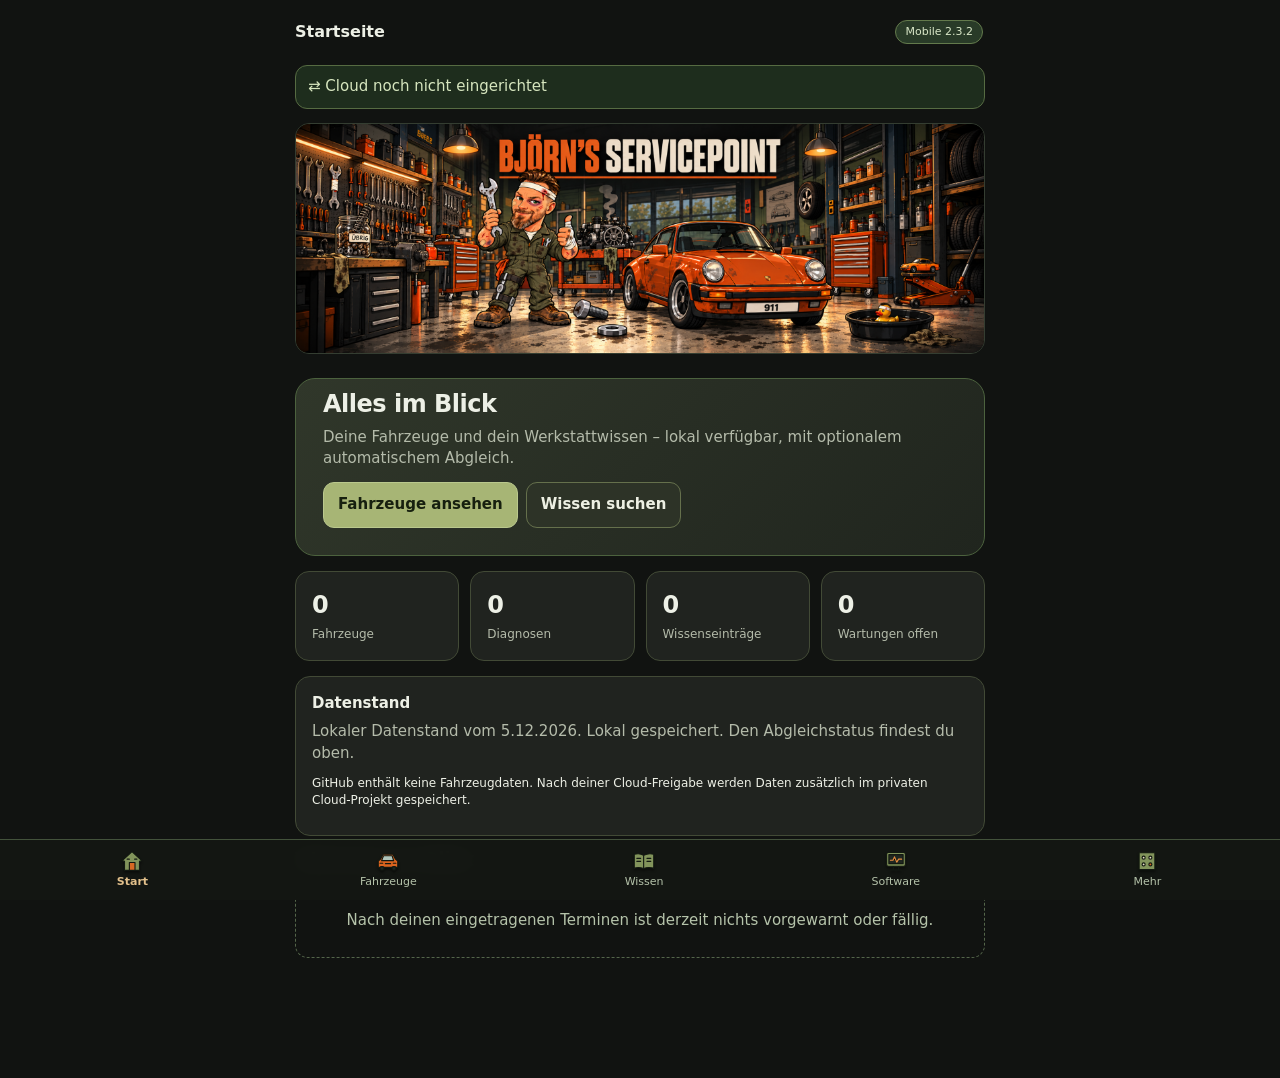
==== index.html @ 09f59000 "Add files via upload" ====
<!doctype html><html lang="de"><head><meta charset="utf-8"><meta name="viewport" content="width=device-width,initial-scale=1,viewport-fit=cover"><meta name="theme-color" content="#20231f"><meta name="apple-mobile-web-app-capable" content="yes"><meta name="apple-mobile-web-app-status-bar-style" content="black-translucent"><meta name="apple-mobile-web-app-title" content="Werkstatt"><link rel="manifest" href="manifest.webmanifest"><link rel="apple-touch-icon" href="icon-192.png"><link rel="stylesheet" href="assets/style.css?v=2.3.0-20261022"><link rel="stylesheet" href="assets/cloud.css?v=2.3.0-20261022"><meta name="referrer" content="no-referrer"><meta http-equiv="Content-Security-Policy" content="default-src 'self'; script-src 'self'; style-src 'self' 'unsafe-inline'; img-src 'self' blob: data:; connect-src 'self' https://*.supabase.co; worker-src 'self'; object-src 'none'; base-uri 'self'; form-action 'self'"><title>Meine Fahrzeugwerkstatt Mobile</title><link rel="stylesheet" href="assets/vehicle-cover.css?v=2.3.0-20261022"><link rel="stylesheet" href="assets/workshop21.css?v=2.3.0-20261022"><link rel="stylesheet" href="assets/workshop22.css?v=2.3.0"><link rel="stylesheet" href="assets/catalog-manager.css?v=2.3.0"><link rel="stylesheet" href="assets/family-admin.css?v=2.3.2"><link rel="stylesheet" href="assets/fw-family-trash.css?v=2.3.3-trash-20261023"></head><body><div id="root"><main class="shell"><h1>Meine Fahrzeugwerkstatt</h1><p>Mobile Version wird geladen …</p></main></div><script src="assets/workshop22-core.js?v=2.3.0"></script><script src="assets/jszip.min.js?v=2.3.0-20261022"></script><script src="assets/fw-model.js?v=2.3.0-20261022"></script><script src="assets/fw-cloud.js?v=2.3.0-20261022"></script><script src="assets/fw-sync-ui.js?v=2.3.0-20261022"></script><script src="assets/app.js?v=2.3.0-20261022"></script><script src="assets/mobile-v2.js?v=2.3.0-20261022"></script><script src="assets/vehicle-cover.js?v=2.3.0-20261022"></script><script src="assets/intervals21.js?v=2.3.0-20261022"></script><script src="assets/vehicle-catalog21.js?v=2.3.0-20261022"></script><script src="assets/workshop21.js?v=2.3.0-20261022"></script><script src="assets/workshop22-ui.js?v=2.3.0"></script><script src="assets/curated-23.js?v=2.3.0"></script><script src="assets/public-knowledge-index.js?v=2.3.0"></script><script src="assets/catalog-manager.js?v=2.3.0"></script><script src="assets/research-case.js?v=2.3.0"></script><script src="assets/family-admin.js?v=2.3.3"></script><script src="assets/family-mobile.js?v=2.3.2"></script><script src="assets/fw-push.js?v=2.3.3-push-20261023"></script><script src="assets/fw-family-trash.js?v=2.3.3-trash-20261023"></script></body></html>
---- assets/style.css ----
:root{--bg:#0f1510;--panel:#1c251c;--panel2:#222f20;--line:#3a4b35;--text:#e6eedc;--muted:#b1bfa5;--olive:#a8bb75;--orange:#d19455;--red:#d78b79;color-scheme:dark;font-family:system-ui,-apple-system,"Segoe UI",Arial,sans-serif}*{box-sizing:border-box}body{margin:0;background:var(--bg);color:var(--text);font-size:15px;line-height:1.45}button,input,select{font:inherit}button{cursor:pointer}a{color:#d9eaa9}h1,h2,h3,p{margin-top:0}h1{font-size:24px;letter-spacing:-.5px;line-height:1.2}h2{font-size:19px;letter-spacing:-.25px;margin-bottom:10px}h3{font-size:15px;margin-bottom:6px}p{margin-bottom:10px}.shell{max-width:720px;margin:auto;padding:18px 15px 100px}.top{display:flex;align-items:center;justify-content:space-between;gap:12px;margin-bottom:19px}.brand{display:flex;align-items:center;gap:11px}.brand-logo{border-radius:12px;color:#f0ebcf;background:#3e4e2e;font-size:23px;display:grid;place-items:center;width:45px;height:45px}.brand-title{font-size:16px;font-weight:750}.muted{color:var(--muted)}.small{font-size:12px}.eyebrow{color:var(--olive);text-transform:uppercase;letter-spacing:.13em;font-size:11px;font-weight:750}.hero{background:linear-gradient(135deg,#33462c,#1c291c);border:1px solid #4c623e;border-radius:20px;padding:22px 18px;margin-bottom:15px}.hero h1{margin:8px 0 8px}.pill{display:inline-block;border:1px solid #637a4c;color:#d9e7c7;background:#293b28;border-radius:20px;padding:3px 9px;font-size:11px;margin:2px}.pill.warn{border-color:#9e7445;background:#3b2b1d;color:#efc48f}.pill.error{border-color:#945c50;background:#3f2523;color:#f7a996}.grid{display:grid;grid-template-columns:repeat(2,minmax(0,1fr));gap:11px}.stat{padding:16px;background:var(--panel);border-radius:14px;border:1px solid var(--line)}.stat b{font-size:24px;display:block}.stat span{font-size:12px;color:var(--muted)}.panel,.item{border:1px solid var(--line);background:var(--panel);padding:16px;border-radius:15px;margin-bottom:10px}.item{cursor:pointer}.item:active{background:#293627}.item h3{margin:0 0 4px}.item p{color:#bbc7b1;font-size:13px;margin-bottom:4px}.btn{display:inline-flex;align-items:center;justify-content:center;gap:8px;background:#acc17e;border:1px solid #d4dfbb;border-radius:11px;color:#142010;padding:11px 14px;font-weight:700;text-decoration:none}.btn.secondary{background:#29382b;color:#e4ecd6;border-color:#627351}.btn.orange{background:#583b25;color:#f5ce9e;border-color:#a57546}.btn.full{display:flex;width:100%;margin:9px 0}.actions{display:flex;gap:8px;flex-wrap:wrap;margin-top:12px}.search{width:100%;background:#141e15;border:1px solid #607050;border-radius:12px;color:#f2f4ea;outline:none;padding:12px 13px;margin:6px 0 14px}.search:focus{border-color:#bacf8f}.field{margin:13px 0}.field label{display:block;margin-bottom:5px;color:#d4dfc8;font-weight:650;font-size:13px}select{width:100%;background:#192219;color:#eaf2e3;padding:10px;border:1px solid #5c6f50;border-radius:11px}.two{display:grid;grid-template-columns:1fr 1fr;gap:9px}.detail{padding:15px 0;border-bottom:1px solid #394734}.detail:last-child{border-bottom:0}.detail label{display:block;color:var(--muted);font-size:12px;margin-bottom:4px}.detail div{white-space:pre-wrap;overflow-wrap:anywhere}.title-row{display:flex;justify-content:space-between;align-items:center;gap:8px;margin-bottom:12px}.back{color:#d7eab8;background:none;border:0;padding:0;font-size:14px}.bottom{position:fixed;bottom:0;left:0;right:0;z-index:2;display:flex;justify-content:space-around;align-items:center;padding:8px max(8px,env(safe-area-inset-right)) calc(8px + env(safe-area-inset-bottom)) max(8px,env(safe-area-inset-left));background:rgba(19,27,18,.97);border-top:1px solid #43523b;backdrop-filter:blur(12px)}.nav{font-size:11px;display:flex;flex-direction:column;align-items:center;gap:1px;background:none;border:0;color:#b4c2a9;min-width:55px}.nav.on{color:#e2c08b;font-weight:750}.nav i{font-size:20px;font-style:normal}.tip{background:#292a1d;border:1px solid #7b633e;border-radius:12px;padding:13px;font-size:13px;margin:13px 0}.status{padding:10px 12px;border-radius:10px;background:#243624;color:#d5efc8;margin:10px 0;font-size:13px}.status.bad{background:#42251f;color:#ffd3c9}hr{border:0;border-top:1px solid var(--line);margin:17px 0}.tabs{display:flex;gap:8px;margin:14px 0}.tabs button{flex:1;padding:10px 6px;background:#263326;border:1px solid #485d3d;color:#e5eddc;border-radius:10px}.tabs .selected{background:#46582f;border-color:#c3d598;color:#fff}.empty{text-align:center;color:#b5c3aa;padding:25px 10px;border:1px dashed #54654a;border-radius:13px}.inline-code{font-family:ui-monospace,monospace;color:#efc391}.notice{font-size:13px;color:#d6dccb}a.external:after{content:' ↗'}@media(min-width:650px){.shell{padding-top:28px}.grid{grid-template-columns:repeat(4,minmax(0,1fr))}.hero{padding:27px}}

#mobile-form{display:grid;gap:10px}#mobile-form input,#mobile-form select,#mobile-form textarea{width:100%;background:#1f241e;color:#f1f0e9;border:1px solid #626a4a;border-radius:10px;padding:12px;font:inherit}#mobile-form label{font-weight:650;margin-top:5px}
.sync-strip{display:block;width:100%;min-height:42px;padding:10px 12px;background:#1e2d1d;color:#d6e5be;border:1px solid #566b42;border-radius:12px;font:inherit;text-align:left;margin-bottom:14px;overflow-wrap:anywhere}.sync-strip.error,.sync-strip.conflict{color:#ffcf9b;background:#38291e;border-color:#ab7743}.editor-v2{display:grid;gap:13px}.editor-v2 label{display:grid;gap:6px;font-size:14px;font-weight:600}.editor-v2 input,.editor-v2 textarea,.editor-v2 select{width:100%;padding:12px;color:#eaf1dc;background:#152013;border:1px solid #687a51;border-radius:11px;font:inherit;font-size:16px;min-height:44px}.step-links{display:flex;gap:12px;flex-wrap:wrap;margin:8px 0 20px}.case-actions{margin-bottom:12px}.bottom button{min-height:44px}#mobile-report{padding:18px;background:#1a2418;border:1px solid #5b6a46;border-radius:14px}#mobile-report .detail{break-inside:auto}#mobile-report h2{margin-top:22px}.report-toolbar{margin-bottom:18px}input[type=file]{width:100%;font:inherit}button:focus-visible,a:focus-visible,input:focus-visible,select:focus-visible,textarea:focus-visible{outline:2px solid #d7ad77;outline-offset:3px}a,button{-webkit-tap-highlight-color:transparent}
@media print{body{background:#fff!important;color:#111!important;font-size:11pt}.top,.bottom,.report-toolbar,.status,.sync-strip{display:none!important}.shell{padding:0;max-width:none}#mobile-report{display:block;background:#fff;color:#111;border:none;padding:0}#mobile-report .detail{border-color:#ccc;break-inside:auto}#mobile-report .detail label{color:#333}#mobile-report h2{break-after:avoid}.detail div{white-space:pre-wrap;overflow-wrap:anywhere}p{orphans:3;widows:3}@page{margin:18mm}}
---- assets/cloud.css ----
.cloudbox{max-width:1040px;margin:auto;color:#e6eedc}.cloud-heading{background:linear-gradient(120deg,#30402a,#161c18);padding:24px;border:1px solid #4e6240;border-radius:18px;margin-bottom:16px}.cloud-heading>span{color:#b5c587;letter-spacing:.14em;font-size:12px;font-weight:700}.cloud-heading h1{font-size:clamp(25px,4vw,36px);line-height:1.12;letter-spacing:-.6px;margin:12px 0}.cloud-card{border:1px solid #44543a;background:#192119;border-radius:16px;padding:20px;margin:14px 0}.cloud-card h2{font-size:20px;margin:0 0 14px}.cloud-card p{line-height:1.55}.cloud-card form{display:grid;gap:14px}.cloud-card label{display:grid;gap:6px;color:#d6dfc7;font-weight:600}.cloud-card input:not([type=checkbox]){width:100%;min-height:46px;color:#edf2e5;background:#111811;border:1px solid #677351;border-radius:10px;font:inherit;padding:10px}.cloud-card .cloud-check{display:flex;align-items:flex-start;font-weight:400;font-size:14px;gap:10px}.cloud-check input{flex-shrink:0;width:21px;height:21px}.cloudbox button{border-radius:10px;min-height:44px;background:#aabf7b;color:#13210f;border:1px solid #bfce9f;font:inherit;font-weight:700;padding:10px 13px;cursor:pointer}.cloudbox button:disabled{opacity:.55;cursor:wait}.cloud-actions{display:flex;flex-wrap:wrap;gap:10px}.cloud-actions button:not(:first-child){background:#2b3626;color:#e8ecd7;border-color:#63714f}.cloud-state{background:#253321;color:#d5e5bc;border:1px solid #485d3b;padding:12px 15px;border-radius:12px;margin:12px 0;overflow-wrap:anywhere}.cloud-state.error,.cloud-error{background:#3b2520;border-color:#8c4e37;color:#f5bb99;padding:12px;border-radius:10px}.cloud-state.conflict{background:#412f20;color:#f2c38f;border-color:#ad7942}.cloud-state.busy{border-color:#adc17b}.cloud-small{font-size:12px;opacity:.85;overflow-wrap:anywhere}.cloud-conflict{background:#20271c;border:1px solid #6a724e;padding:14px;margin:12px 0;border-radius:12px}.cloud-columns{display:grid;grid-template-columns:1fr 1fr;gap:16px}.cloud-columns dl{margin:12px 0}.cloud-columns dt{font-size:12px;color:#c7d3b4}.cloud-columns dd{white-space:pre-wrap;overflow-wrap:anywhere;margin:0;color:#f4ead7;max-height:210px;overflow:auto}.cloud-columns button{background:#4c3827;border-color:#ac7a49;color:#f0cd9c}.cloudbox p{overflow-wrap:anywhere}@media(max-width:530px){.cloud-columns{grid-template-columns:1fr}.cloud-card{padding:16px}.cloud-heading{padding:19px}}
---- assets/vehicle-cover.css ----
/* Fahrzeugspezifische Titelbilder. Bilder ohne gültigen lokalen Blob bleiben unsichtbar. */
.mobile-cover-small,.mobile-cover-large{display:inline-flex;overflow:hidden;border:1px solid #546348;background:transparent;padding:0;border-radius:11px;cursor:zoom-in;float:right;margin:0 0 5px 12px}.mobile-cover-small{width:80px;height:66px}.mobile-cover-large{width:136px;height:104px;flex:0 0 136px;margin:0}.mobile-cover-small:not(:has(img[src])),.mobile-cover-large:not(:has(img[src])){display:none}.mobile-cover-small img,.mobile-cover-large img{width:100%;height:100%;object-fit:cover}.mobile-cover-heading{display:flex;align-items:flex-start;justify-content:space-between;gap:10px}.mobile-cover-heading>div{min-width:0}.mobile-cover-choice{margin:-6px 0 13px}.mobile-cover-choice .btn{font-size:13px}.mobile-cover-overlay{position:fixed;inset:0;z-index:500;display:flex;justify-content:center;align-items:center;background:rgba(3,6,4,.96);padding:20px}.mobile-cover-overlay img{display:block;max-width:100%;max-height:88vh;object-fit:contain}.mobile-cover-close{position:absolute;right:14px;top:calc(env(safe-area-inset-top,0px) + 16px);z-index:1;min-width:47px;min-height:47px;background:#37462e;color:white;border:1px solid #768462;border-radius:12px;font-size:21px}
---- assets/workshop21.css ----
/* 2.1 mobile: charcoal surfaces, olive controls and dark-orange accents. */
:root{--bg:#111311;--panel:#20231f;--panel2:#292d25;--line:#424a36;--text:#edf0e6;--muted:#b4bbaa;--olive:#adbd7c;--orange:#d19a69}
body{background:var(--bg)}
.shell{padding-top:max(18px,env(safe-area-inset-top));padding-bottom:calc(110px + env(safe-area-inset-bottom))}
.panel,.item{background:var(--panel)}
.hero{background:linear-gradient(135deg,#30372a,#20251e)}
.bottom{background:rgba(20,23,19,.98)}
.brand-logo{flex:0 0 45px;background:#4a5435}.top>.pill{white-space:nowrap}
.search,.editor-v2 input,.editor-v2 textarea,.editor-v2 select,select{background:#191c17}
.btn{background:#a7b575;border-color:#bac88d;color:#17200f;min-height:44px}
.btn.secondary{background:#2d3327;color:#edf0e3;border-color:#65704c}
.btn.orange{background:#663e24;color:#f5d3af;border-color:#a1693b}
button:disabled{opacity:.45;cursor:default}
h1,h2,h3,.title-row>*,.fw21-notes{overflow-wrap:anywhere;min-width:0}
.fw21-page-title{margin-top:17px}
.fw21-menu-buttons{display:grid;gap:10px}.fw21-menu-buttons button{width:100%;justify-content:flex-start;text-align:left}
.fw21-ideas-bottom{margin-bottom:8px}.fw21-ideas-bottom button{width:100%;justify-content:space-between;text-align:left}.fw21-ideas-bottom p{margin:11px 0 0}
.fw21-costs{display:grid;grid-template-columns:repeat(2,minmax(0,1fr));gap:10px;margin:16px 0}
.fw21-total{margin:0;padding:14px 12px}.fw21-total small{color:var(--muted);display:block}.fw21-total b{display:block;font-size:clamp(16px,4.9vw,25px);letter-spacing:-.5px;margin-top:5px;overflow-wrap:anywhere}
.fw21-list{margin-top:17px}.fw21-list .panel{margin:12px 0}.fw21-list .title-row{align-items:flex-start;gap:12px}.fw21-list h2{font-size:18px;margin:0}.fw21-price{white-space:nowrap;flex-shrink:0}.fw21-notes{white-space:pre-wrap;color:#d4d9cc}.fw21-delete{padding:10px 12px;min-height:44px;color:#d5ad88}
.fw21-detail{margin:25px 0 12px}.fw21-detail>.notice{padding:0 4px}
.fw21-interval{padding:14px 0;border-top:1px solid var(--line)}.fw21-interval p{margin:6px 0}.fw21-interval:last-child{padding-bottom:0}.fw21-interval-value{font-size:17px;color:#e2e9ca;font-weight:700}.fw21-interval a,.fw21-variant a{color:#dfb38b}.fw21-source{display:flex;flex-wrap:wrap;gap:8px;justify-content:space-between;align-items:baseline}.fw21-source small{color:var(--muted)}
.fw21-interval-card>.title-row{align-items:start}.fw21-interval-card>.title-row h3{margin-top:4px}
.fw21-vehicle-link{display:flex;width:100%;align-items:flex-start;text-align:left;gap:10px;border:0;border-bottom:1px solid var(--line);background:none;color:var(--text);padding:14px 0}.fw21-vehicle-link:last-child{border-bottom:0}.fw21-vehicle-link>span:first-child{flex:1;min-width:0}.fw21-vehicle-link small{display:block;color:var(--muted);font-size:12px;margin-top:5px}.fw21-vehicle-link .pill{max-width:125px;flex-shrink:0}
.fw21-search-form{display:grid;gap:10px;margin:14px 0}.fw21-search-form label{font-size:13px;color:var(--muted);display:grid;gap:7px}.fw21-search-form .search{margin:0;font-size:16px}.fw21-search-form select{font-size:16px;min-height:44px}.fw21-search-form button{justify-self:start}.fw21-catalog-note{margin:10px 0 0}.fw21-variant .title-row{align-items:start}.fw21-variant .title-row .pill{flex-shrink:0}.fw21-pages{display:flex;justify-content:space-between;gap:10px;margin:15px 0 24px}.fw21-profile-list{padding-top:12px}
.fw21-pages{align-items:center;flex-wrap:wrap}.fw21-pages>span{flex:1;text-align:center;min-width:68px}.fw21-pages .btn{min-height:44px;padding-left:12px;padding-right:12px}.fw21-profile-identity{font-weight:600;color:#e2e9ca;overflow-wrap:anywhere}.fw21-phase{color:#dfb38b;font-weight:600}.fw21-source-location{line-height:1.45;overflow-wrap:anywhere}.fw21-interval-card>.title-row>.pill{max-width:56%;white-space:normal;text-align:right}.fw21-interval-card p{overflow-wrap:anywhere}
.mobile-update21{margin:14px 0;padding:15px;border:1px solid #a37044;border-radius:13px;background:#30271e}.mobile-update21 p{font-size:13px;margin:7px 0}.mobile-update21 small{display:block;color:#e2bd91;margin-top:8px}
@media(min-width:550px){.fw21-menu-buttons{grid-template-columns:1fr 1fr}.fw21-search-form{grid-template-columns:minmax(0,1fr) minmax(150px,.6fr) auto;align-items:end}.fw21-search-form button{min-height:46px}}
@media(max-width:360px){.shell{padding-left:12px;padding-right:12px}.top{gap:6px}.brand-title{font-size:14px}.brand-logo{width:39px;height:39px;flex-basis:39px}.eyebrow{font-size:9px}.top>.pill{font-size:10px;padding:3px 6px}.fw21-price{font-size:14px}.fw21-vehicle-link{flex-wrap:wrap}}
@media print{.mobile-update21{display:none!important}}

.fw21-scope{margin:12px 0;padding:10px;border:1px solid #81512e;border-radius:8px;font-size:.9rem;line-height:1.5;overflow-wrap:anywhere}.fw21-scope summary{cursor:pointer;font-weight:600;color:#d89a64}.fw21-scope ul{margin:8px 0;padding-left:20px}
---- assets/workshop22.css ----
/* 2.2 visual layer; no fixed crop or object-fit:cover on original brand images. */
.brand22{display:block;text-decoration:none;margin:0 5px 22px;padding:0;flex:none}
.brand22 img{display:block;width:100%;height:auto;max-height:none;object-fit:contain}
.hero22{margin:0 0 24px;width:100%;border-radius:14px;overflow:hidden;border:1px solid #343d31;background:#111610}
.hero22 img{display:block;width:100%;height:auto;max-height:none;object-fit:contain}
.hero22 + .pagehead .eyebrow{display:none}
.sidebar{overflow-y:auto!important;overflow-x:hidden!important;scrollbar-gutter:stable;overscroll-behavior:contain}
.sidebar .navlist{flex:0 0 auto!important;min-height:auto!important;max-height:none!important;overflow:visible!important;display:block}
.sidebar .ideas-bottom{position:static!important;flex:none;margin-top:12px}
.sidebar .sidebarfoot{position:static!important;margin-top:18px;flex:none}
.sidebar .navbtn{white-space:normal}
.sticker22{display:inline-block;width:30px;height:30px;vertical-align:middle;flex:none;filter:drop-shadow(0 2px 1px #0006)}
.navicon .sticker22{width:28px;height:28px}.symbol .sticker22{width:42px;height:42px}.navicon{width:30px;min-width:30px}
.fw22-profile{padding:22px;min-width:0}.fw22-profile h2{margin:7px 0 10px}.fw22-profile header{border-bottom:1px solid #35412f;padding-bottom:14px}
.fw22-scope{font-size:13px;color:#aeb9a6;margin-top:10px}.fw22-scope summary{cursor:pointer;padding:5px 0;color:#b6c49e}
.fw22-scope[open]{background:#151d15;border-radius:8px;padding:10px 12px}.fw22-scope ul{padding-left:20px}
.fw22-item{padding:18px 0;border-bottom:1px solid #303b2e}.fw22-item:last-child{border-bottom:0;padding-bottom:0}
.fw22-item-head{display:flex;gap:14px;justify-content:space-between;align-items:start;flex-wrap:wrap}.fw22-amount{color:#dba574}
.fw22-cadence{margin:6px 0!important}.fw22-condition{font-size:13px;color:#adb9a4;line-height:1.55}
.fw22-item-actions{display:flex;justify-content:space-between;align-items:start;gap:10px;flex-wrap:wrap;font-size:12px;margin-top:10px}
.fw22-item-actions details{max-width:100%;overflow-wrap:anywhere;flex:1;min-width:120px}.fw22-item-actions summary{cursor:pointer;color:#aebf8e}
.fw22-item-actions button{font-size:12px}.interval22-editor{padding:18px;border:1px solid #4b593e;background:#182016;border-radius:12px;grid-column:1/-1}
.interval22-grid{display:grid;grid-template-columns:repeat(2,minmax(0,1fr));gap:14px;margin:12px 0 16px}.interval22-grid label{display:block}
.interval22-grid label.wide{grid-column:1/-1}.interval22-grid input,.interval22-grid select,.interval22-grid textarea{display:block;width:100%;margin-top:6px;box-sizing:border-box}
.interval22-summary{display:flex;flex-wrap:wrap;align-items:center;gap:7px;margin:8px 0;padding:10px 12px;border-left:3px solid #b06530;background:#1b241a;border-radius:6px}
.interval22-summary small{display:block;flex-basis:100%;color:#aeb9a6}.interval22-summary .slim{font-size:12px}
.own22-panel{margin:20px 0}.own22-row{padding:12px 0;border-bottom:1px solid #35412f}.own22-row:last-child{border-bottom:0}
.tire22-row{display:grid;grid-template-columns:1fr 1.4fr;gap:12px;padding:10px 0;border-bottom:1px solid #35412f}.tire22-row small{display:block;color:#b7c1ae}
.brand22-mobile{width:min(100%,320px);margin:16px auto 24px}.brand22-mobile img{width:100%;height:auto;display:block}
.bottom .sticker22{width:24px;height:24px}.bottom i{line-height:1;display:block}.mobile-hero22 + .hero{padding-top:3px}
@media(max-width:800px){.sidebar .navlist{display:flex;flex-wrap:wrap}.sidebar{max-height:none;height:auto}.brand22{max-width:260px;margin:5px auto 12px}.hero22{margin-bottom:16px}.interval22-grid{grid-template-columns:1fr}.interval22-editor{padding:13px}.fw22-profile{padding:16px}.fw22-item-actions button{min-height:40px}.tire22-row{grid-template-columns:1fr}.fw22-item-head{display:block}.fw22-amount{display:block;margin-top:7px}}
@media print{.hero22,.brand22,.sticker22{display:none!important}}

button[data-fw21-nav] .sticker22{width:26px;height:26px;vertical-align:middle;margin-right:5px}
---- assets/catalog-manager.css ----
.fwcat-launch{margin:0 0 14px;display:flex;justify-content:flex-end}.fwcat-action{background:#445236;border:1px solid #79935a;color:#fff;border-radius:9px;padding:10px 15px;cursor:pointer;font-size:.94rem;font-weight:600;display:inline-block}.fwcat-action:hover{background:#596a43}.fwcat-mask{position:fixed;z-index:15000;inset:0;background:#000b;display:flex;align-items:center;justify-content:center;padding:12px}.fwcat-dialog{position:relative;width:min(730px,100%);max-height:93vh;overflow:auto;background:#171c18;color:#e5e6dc;border:1px solid #485240;border-radius:14px;padding:22px;box-shadow:0 12px 40px #0009}.fwcat-dialog h2,.fwcat-dialog h3{color:#f6d8b0}.fwcat-dialog section{padding:14px;border:1px solid #394539;border-radius:11px;margin:12px 0}.fwcat-dialog p{line-height:1.55}.fwcat-tabs{display:flex;gap:7px;flex-wrap:wrap}.fwcat-tab{border:1px solid #475246;background:#262d27;color:#e3e7de;padding:8px 12px;border-radius:20px;cursor:pointer}.fwcat-tab.active{border-color:#e17a32;color:#ffd8a6}.fwcat-close{position:absolute;right:12px;top:8px;background:transparent;color:#fff;border:0;font-size:27px;cursor:pointer}.fwcat-file input{display:block;margin-top:5px;max-width:100%;font-size:12px}.fwcat-error{color:#ffad92}.fwcat-ok{color:#b8d693}.fwcat-footnote{font-size:.78em;color:#aeb8aa}.fwcat-extended{margin-top:15px;padding:16px;background:#1c231d;border:1px solid #364638;border-radius:12px}.fwcat-entry{margin:8px 0;border:1px solid #53614b;border-radius:8px;padding:9px}.fwcat-entry summary{cursor:pointer}.fwcat-entry a{color:#efae66}.fwcat-entry small{color:#bec3b3}
---- assets/family-admin.css ----
.fam-admin{max-width:1050px;margin:auto;padding:12px 0 30px;color:var(--text,#f1f2e9)}
.fam-head{display:flex;gap:18px;justify-content:space-between;align-items:center;margin-bottom:20px;flex-wrap:wrap}
.fam-head h1{margin:.3rem 0;font-size:clamp(1.4rem,3vw,2.2rem)}.fam-head p{opacity:.76}
.fam-panel{border:1px solid #62694b66;background:#202620;border-radius:17px;padding:21px;margin:17px 0;box-shadow:0 9px 22px #0002}
.fam-panel h2{font-size:1.2rem;margin:0 0 10px}.fam-panel p{line-height:1.5}
.fam-admin .fam-btn{border:1px solid #cb783e;background:#c8773c;color:#161914;border-radius:10px;padding:11px 16px;font-weight:750;cursor:pointer;margin:5px 5px 5px 0;min-height:42px}
.fam-admin .fam-btn.secondary{background:#354431;color:#f2e9d5;border-color:#66755e}.fam-admin .fam-btn.subtle{background:transparent;border-color:#626556;color:#f6d6c3}
.fam-admin .fam-btn:disabled{opacity:.55;cursor:wait}.fam-admin input{width:100%;margin:7px 0 12px;box-sizing:border-box;border:1px solid #65705e;background:#171c19;color:#faf5e9;border-radius:9px;padding:11px;font-size:16px}
.fam-form{max-width:900px}.fam-car-list{display:grid;gap:9px}.fam-car{border:1px solid #59645360;padding:10px;display:flex;gap:12px;border-radius:12px}.fam-car input[type=checkbox]{width:22px;height:22px;flex:none;accent-color:#d18242}.fam-car span{flex:1;min-width:0}.fam-car small{display:block;opacity:.65;margin:3px 0 0}.fam-small{font-size:.87rem;opacity:.78}.fam-label{display:block;margin-top:12px}.fam-message{padding:15px;border:1px solid #67735e80;border-radius:12px;margin:12px 0;background:#1a211c}.fam-message-top{display:flex;align-items:center;justify-content:space-between;gap:10px;flex-wrap:wrap}.fam-pill{font-size:.8rem;border-radius:20px;background:#465239;padding:6px 10px}.fam-message p{overflow-wrap:anywhere}.fam-notice{border-radius:10px;padding:13px;background:#3b4937}.fam-error{background:#553029}.fam-success{background:#304b35}.fam-actions{display:flex;flex-wrap:wrap;gap:6px}
@media(max-width:520px){.fam-panel{padding:15px}.fam-head{display:block}.fam-car{gap:8px}}
---- assets/fw-family-trash.css ----
/* Nur der neue Besitzer-Papierkorb. Keine Änderungen an Familie, Logo oder Panoramen. */
.fam-admin .fw-trash-panel{border-color:#69745b;background:#222a23}
.fw-trash-head{display:flex;align-items:center;justify-content:space-between;gap:12px;flex-wrap:wrap}
.fw-trash-head h2{margin:0 0 5px}.fw-trash-head .fam-small{margin:0}
.fw-trash-body{padding-top:12px}.fw-trash-controls{display:grid;grid-template-columns:minmax(200px,2fr) minmax(130px,1fr) auto;gap:12px;align-items:end}
.fw-trash-controls label{display:block;font-size:.91rem;font-weight:650;min-width:0}
.fw-trash-controls input,.fw-trash-controls select{display:block;width:100%;margin:5px 0 0;box-sizing:border-box;min-height:45px;border-radius:9px;background:#171c19;color:#faf5e9;border:1px solid #65705e;padding:10px;font:inherit}
.fw-trash-controls .fam-btn{margin-bottom:0;white-space:normal}
.fw-trash-item{background:#191f1a;border:1px solid #5b6a52;border-radius:12px;padding:14px;margin:11px 0}
.fw-trash-item-heading{display:flex;gap:8px;align-items:center;justify-content:space-between;flex-wrap:wrap}
.fw-trash-status{font-size:.8rem;border-radius:20px;background:#495743;padding:6px 10px;white-space:nowrap}
.fw-trash-description{font-size:1rem;margin:.65rem 0;white-space:pre-wrap;overflow-wrap:anywhere}
.fw-trash-item .fam-small{margin:.25rem 0}.fw-trash-tip{border-top:1px solid #59625380;padding-top:11px}
@media(max-width:650px){.fw-trash-controls{grid-template-columns:1fr}.fw-trash-item{padding:11px}}
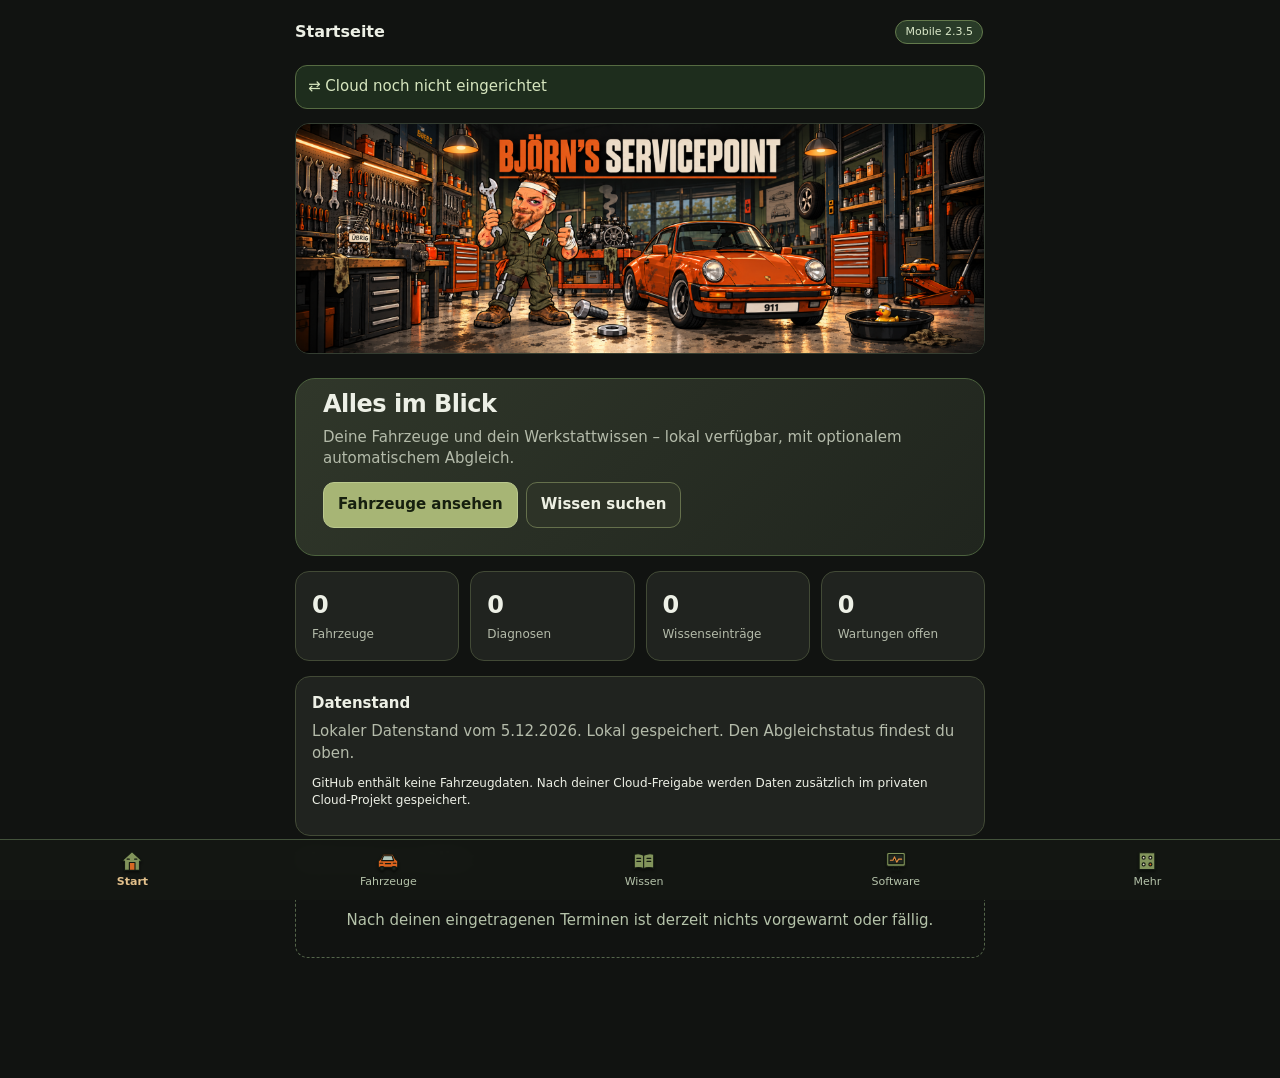
==== commit 3ffe00da: "Add files via upload" ====
--- a/index.html
+++ b/index.html
@@ -1 +1 @@
-<!doctype html><html lang="de"><head><meta charset="utf-8"><meta name="viewport" content="width=device-width,initial-scale=1,viewport-fit=cover"><meta name="theme-color" content="#20231f"><meta name="apple-mobile-web-app-capable" content="yes"><meta name="apple-mobile-web-app-status-bar-style" content="black-translucent"><meta name="apple-mobile-web-app-title" content="Werkstatt"><link rel="manifest" href="manifest.webmanifest"><link rel="apple-touch-icon" href="icon-192.png"><link rel="stylesheet" href="assets/style.css?v=2.3.0-20261022"><link rel="stylesheet" href="assets/cloud.css?v=2.3.0-20261022"><meta name="referrer" content="no-referrer"><meta http-equiv="Content-Security-Policy" content="default-src 'self'; script-src 'self'; style-src 'self' 'unsafe-inline'; img-src 'self' blob: data:; connect-src 'self' https://*.supabase.co; worker-src 'self'; object-src 'none'; base-uri 'self'; form-action 'self'"><title>Meine Fahrzeugwerkstatt Mobile</title><link rel="stylesheet" href="assets/vehicle-cover.css?v=2.3.0-20261022"><link rel="stylesheet" href="assets/workshop21.css?v=2.3.0-20261022"><link rel="stylesheet" href="assets/workshop22.css?v=2.3.0"><link rel="stylesheet" href="assets/catalog-manager.css?v=2.3.0"><link rel="stylesheet" href="assets/family-admin.css?v=2.3.2"><link rel="stylesheet" href="assets/fw-family-trash.css?v=2.3.3-trash-20261023"></head><body><div id="root"><main class="shell"><h1>Meine Fahrzeugwerkstatt</h1><p>Mobile Version wird geladen …</p></main></div><script src="assets/workshop22-core.js?v=2.3.0"></script><script src="assets/jszip.min.js?v=2.3.0-20261022"></script><script src="assets/fw-model.js?v=2.3.0-20261022"></script><script src="assets/fw-cloud.js?v=2.3.0-20261022"></script><script src="assets/fw-sync-ui.js?v=2.3.0-20261022"></script><script src="assets/app.js?v=2.3.0-20261022"></script><script src="assets/mobile-v2.js?v=2.3.0-20261022"></script><script src="assets/vehicle-cover.js?v=2.3.0-20261022"></script><script src="assets/intervals21.js?v=2.3.0-20261022"></script><script src="assets/vehicle-catalog21.js?v=2.3.0-20261022"></script><script src="assets/workshop21.js?v=2.3.0-20261022"></script><script src="assets/workshop22-ui.js?v=2.3.0"></script><script src="assets/curated-23.js?v=2.3.0"></script><script src="assets/public-knowledge-index.js?v=2.3.0"></script><script src="assets/catalog-manager.js?v=2.3.0"></script><script src="assets/research-case.js?v=2.3.0"></script><script src="assets/family-admin.js?v=2.3.3"></script><script src="assets/family-mobile.js?v=2.3.2"></script><script src="assets/fw-push.js?v=2.3.3-push-20261023"></script><script src="assets/fw-family-trash.js?v=2.3.3-trash-20261023"></script></body></html>
+<!doctype html><html lang="de"><head><meta charset="utf-8"><meta name="viewport" content="width=device-width,initial-scale=1,viewport-fit=cover"><meta name="theme-color" content="#20231f"><meta name="apple-mobile-web-app-capable" content="yes"><meta name="apple-mobile-web-app-status-bar-style" content="black-translucent"><meta name="apple-mobile-web-app-title" content="Werkstatt"><link rel="manifest" href="manifest.webmanifest"><link rel="apple-touch-icon" href="icon-192.png"><link rel="stylesheet" href="assets/style.css?v=2.3.0-20261022"><link rel="stylesheet" href="assets/cloud.css?v=2.3.0-20261022"><meta name="referrer" content="no-referrer"><meta http-equiv="Content-Security-Policy" content="default-src 'self'; script-src 'self'; style-src 'self' 'unsafe-inline'; img-src 'self' blob: data:; connect-src 'self' https://*.supabase.co; worker-src 'self'; object-src 'none'; base-uri 'self'; form-action 'self'"><title>Meine Fahrzeugwerkstatt Mobile</title><link rel="stylesheet" href="assets/vehicle-cover.css?v=2.3.0-20261022"><link rel="stylesheet" href="assets/workshop21.css?v=2.3.0-20261022"><link rel="stylesheet" href="assets/workshop22.css?v=2.3.0"><link rel="stylesheet" href="assets/catalog-manager.css?v=2.3.0"><link rel="stylesheet" href="assets/family-admin.css?v=2.3.2"><link rel="stylesheet" href="assets/fw-family-trash.css?v=2.3.3-trash-20261023"><link rel="stylesheet" href="assets/fw-tools235.css?v=2.3.5-iphone-20261026"></head><body><div id="root"><main class="shell"><h1>Meine Fahrzeugwerkstatt</h1><p>Mobile Version wird geladen …</p></main></div><script src="assets/workshop22-core.js?v=2.3.0"></script><script src="assets/jszip.min.js?v=2.3.0-20261022"></script><script src="assets/fw-model.js?v=2.3.0-20261022"></script><script src="assets/fw-cloud.js?v=2.3.0-20261022"></script><script src="assets/fw-sync-ui.js?v=2.3.0-20261022"></script><script src="assets/app.js?v=2.3.5-iphone-20261026"></script><script src="assets/mobile-v2.js?v=2.3.0-20261022"></script><script src="assets/vehicle-cover.js?v=2.3.0-20261022"></script><script src="assets/intervals21.js?v=2.3.0-20261022"></script><script src="assets/vehicle-catalog21.js?v=2.3.0-20261022"></script><script src="assets/workshop21.js?v=2.3.0-20261022"></script><script src="assets/workshop22-ui.js?v=2.3.0"></script><script src="assets/curated-23.js?v=2.3.0"></script><script src="assets/public-knowledge-index.js?v=2.3.0"></script><script src="assets/catalog-manager.js?v=2.3.5-iphone-20261026"></script><script src="assets/research-case.js?v=2.3.0"></script><script src="assets/family-admin.js?v=2.3.5-iphone-20261026"></script><script src="assets/family-mobile.js?v=2.3.2"></script><script src="assets/fw-push.js?v=2.3.3-push-20261023"></script><script src="assets/fw-family-trash.js?v=2.3.3-trash-20261023"></script></body></html>
--- a/assets/fw-tools235.css
+++ b/assets/fw-tools235.css
@@ -0,0 +1,24 @@
+
+/* 2.3.5: optional calendar and technical-data interface. */
+.fw235-home{margin-top:14px}.fw235-home .title-row{display:flex;gap:8px;align-items:center;justify-content:space-between}.fw235-home .title-row h2{margin:0}.fw235-home p{border-bottom:1px solid #d4d7d1;padding:7px 0}.fw235-date{display:inline-block;margin-left:6px;color:var(--muted,#647068);font-size:.89em}.fw235-pre{white-space:pre-line;line-height:1.5}.fw235-home .actions,.fw235-actions{flex-wrap:wrap}.fw235-home .actions .btn{flex:0 1 auto}
+
+
+/* 2.3.5 · accessible month/week/list workshop planner, reusing maintenance records */
+.fwcal-planner{margin:18px 0 24px}.fwcal-viewbar{display:flex;justify-content:space-between;gap:12px;align-items:center;flex-wrap:wrap}
+.fwcal-viewbuttons,.fwcal-viewnav{display:flex;gap:5px;flex-wrap:wrap}.fwcal-viewbuttons button,.fwcal-viewnav button{background:#233026;color:#eee9dc;border:1px solid #65715e;border-radius:9px;min-height:38px;padding:7px 12px;cursor:pointer}
+.fwcal-viewbuttons button.active{background:#576d48;border-color:#a5b48c}.fwcal-period{margin:14px 0 10px}
+.fwcal-daygrid{display:grid;grid-template-columns:repeat(7,minmax(0,1fr));gap:4px}.fwcal-weekday{text-align:center;padding:8px 1px;font-size:.8rem;opacity:.78}
+.fwcal-day{display:flex;flex-direction:column;gap:5px;align-items:flex-start;justify-content:flex-start;min-width:0;min-height:69px;background:#1d281f;border:1px solid #566550;border-radius:8px;color:#fff;padding:7px 5px;cursor:pointer}
+.fwcal-day small{font-size:.67rem;color:#e0ae76;overflow-wrap:anywhere}.fwcal-day.outside{opacity:.55}.fwcal-day.active{border:2px solid #e0ae76;background:#3c4934}.fwcal-day.today b{text-decoration:underline;text-decoration-thickness:2px}
+.fwcal-agenda,.fwcal-monthonly{margin:15px 0 22px}.fwcal-item,.fw235-item{margin:8px 0}.fwcal-completed,.fw235-completed{padding:13px;border:1px solid #566550;border-radius:10px;margin:12px 0}.fwcal-completed summary,.fw235-completed summary{cursor:pointer;font-weight:bold}
+@media(max-width:600px){.fwcal-day{min-height:57px;padding:5px 3px}.fwcal-day small{font-size:.6rem}.fwcal-viewbar{display:block}.fwcal-viewnav{margin-top:8px}.fwcal-weekday{font-size:.7rem}}
+
+/* iPhone 2.3.5: vier Wissensbereiche auf schmalen Displays gut bedienbar. */
+@media(max-width:540px){
+ .shell .tabs{flex-wrap:wrap}
+ .shell .tabs button{flex:1 1 calc(50% - 8px);min-width:0}
+}
+.fw-mobile-catalog-entry summary{cursor:pointer}
+.fw-mobile-catalog-entry summary h3,.fw-mobile-knowledge-entry h3{overflow-wrap:anywhere}
+.fw-mobile-catalog-entry .fwcat-content{margin-top:12px;border-top:1px solid var(--line);padding-top:12px}
+.fw-mobile-catalog-entry .fwcat-content a{overflow-wrap:anywhere}
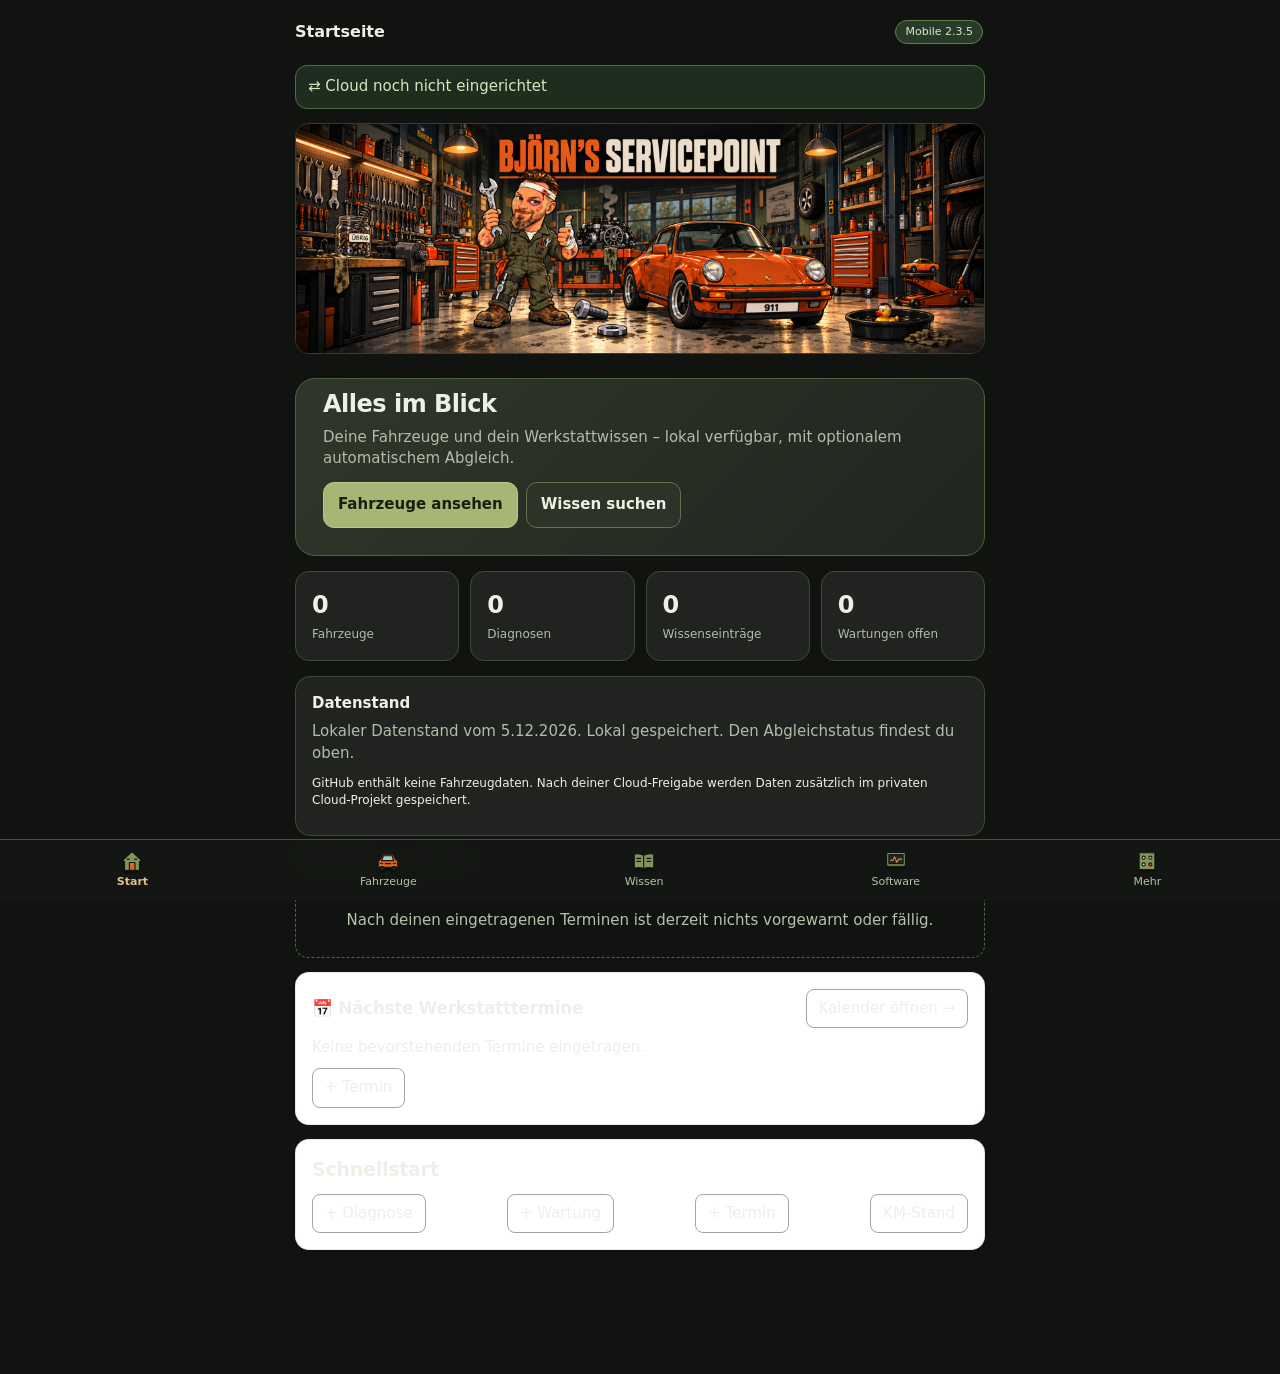
==== commit 695ce879: "Add files via upload" ====
--- a/index.html
+++ b/index.html
@@ -1 +1 @@
-<!doctype html><html lang="de"><head><meta charset="utf-8"><meta name="viewport" content="width=device-width,initial-scale=1,viewport-fit=cover"><meta name="theme-color" content="#20231f"><meta name="apple-mobile-web-app-capable" content="yes"><meta name="apple-mobile-web-app-status-bar-style" content="black-translucent"><meta name="apple-mobile-web-app-title" content="Werkstatt"><link rel="manifest" href="manifest.webmanifest"><link rel="apple-touch-icon" href="icon-192.png"><link rel="stylesheet" href="assets/style.css?v=2.3.0-20261022"><link rel="stylesheet" href="assets/cloud.css?v=2.3.0-20261022"><meta name="referrer" content="no-referrer"><meta http-equiv="Content-Security-Policy" content="default-src 'self'; script-src 'self'; style-src 'self' 'unsafe-inline'; img-src 'self' blob: data:; connect-src 'self' https://*.supabase.co; worker-src 'self'; object-src 'none'; base-uri 'self'; form-action 'self'"><title>Meine Fahrzeugwerkstatt Mobile</title><link rel="stylesheet" href="assets/vehicle-cover.css?v=2.3.0-20261022"><link rel="stylesheet" href="assets/workshop21.css?v=2.3.0-20261022"><link rel="stylesheet" href="assets/workshop22.css?v=2.3.0"><link rel="stylesheet" href="assets/catalog-manager.css?v=2.3.0"><link rel="stylesheet" href="assets/family-admin.css?v=2.3.2"><link rel="stylesheet" href="assets/fw-family-trash.css?v=2.3.3-trash-20261023"><link rel="stylesheet" href="assets/fw-tools235.css?v=2.3.5-iphone-20261026"></head><body><div id="root"><main class="shell"><h1>Meine Fahrzeugwerkstatt</h1><p>Mobile Version wird geladen …</p></main></div><script src="assets/workshop22-core.js?v=2.3.0"></script><script src="assets/jszip.min.js?v=2.3.0-20261022"></script><script src="assets/fw-model.js?v=2.3.0-20261022"></script><script src="assets/fw-cloud.js?v=2.3.0-20261022"></script><script src="assets/fw-sync-ui.js?v=2.3.0-20261022"></script><script src="assets/app.js?v=2.3.5-iphone-20261026"></script><script src="assets/mobile-v2.js?v=2.3.0-20261022"></script><script src="assets/vehicle-cover.js?v=2.3.0-20261022"></script><script src="assets/intervals21.js?v=2.3.0-20261022"></script><script src="assets/vehicle-catalog21.js?v=2.3.0-20261022"></script><script src="assets/workshop21.js?v=2.3.0-20261022"></script><script src="assets/workshop22-ui.js?v=2.3.0"></script><script src="assets/curated-23.js?v=2.3.0"></script><script src="assets/public-knowledge-index.js?v=2.3.0"></script><script src="assets/catalog-manager.js?v=2.3.5-iphone-20261026"></script><script src="assets/research-case.js?v=2.3.0"></script><script src="assets/family-admin.js?v=2.3.5-iphone-20261026"></script><script src="assets/family-mobile.js?v=2.3.2"></script><script src="assets/fw-push.js?v=2.3.3-push-20261023"></script><script src="assets/fw-family-trash.js?v=2.3.3-trash-20261023"></script></body></html>
+<!doctype html><html lang="de"><head><meta charset="utf-8"><meta name="viewport" content="width=device-width,initial-scale=1,viewport-fit=cover"><meta name="theme-color" content="#20231f"><meta name="apple-mobile-web-app-capable" content="yes"><meta name="apple-mobile-web-app-status-bar-style" content="black-translucent"><meta name="apple-mobile-web-app-title" content="Werkstatt"><link rel="manifest" href="manifest.webmanifest"><link rel="apple-touch-icon" href="icon-192.png"><link rel="stylesheet" href="assets/style.css?v=2.3.0-20261022"><link rel="stylesheet" href="assets/cloud.css?v=2.3.0-20261022"><meta name="referrer" content="no-referrer"><meta http-equiv="Content-Security-Policy" content="default-src 'self'; script-src 'self'; style-src 'self' 'unsafe-inline'; img-src 'self' blob: data:; connect-src 'self' https://*.supabase.co; worker-src 'self'; object-src 'none'; base-uri 'self'; form-action 'self'"><title>Meine Fahrzeugwerkstatt Mobile</title><link rel="stylesheet" href="assets/vehicle-cover.css?v=2.3.0-20261022"><link rel="stylesheet" href="assets/workshop21.css?v=2.3.0-20261022"><link rel="stylesheet" href="assets/workshop22.css?v=2.3.0"><link rel="stylesheet" href="assets/catalog-manager.css?v=2.3.0"><link rel="stylesheet" href="assets/family-admin.css?v=2.3.5-20261027-family-calendar"><link rel="stylesheet" href="assets/fw-family-trash.css?v=2.3.3-trash-20261023"><link rel="stylesheet" href="assets/fw-tools235.css?v=2.3.5-iphone-20261026-fix2"><link rel="stylesheet" href="assets/fw-calendar.css?v=2.3.5-20261027-calendar"></head><body><div id="root"><main class="shell"><h1>Meine Fahrzeugwerkstatt</h1><p>Mobile Version wird geladen …</p></main></div><script src="assets/workshop22-core.js?v=2.3.0"></script><script src="assets/jszip.min.js?v=2.3.0-20261022"></script><script src="assets/fw-model.js?v=2.3.0-20261022"></script><script src="assets/fw-cloud.js?v=2.3.0-20261022"></script><script src="assets/fw-sync-ui.js?v=2.3.0-20261022"></script><script src="assets/app.js?v=2.3.5-iphone-20261026-fix2"></script><script src="assets/mobile-v2.js?v=2.3.0-20261022"></script><script src="assets/vehicle-cover.js?v=2.3.0-20261022"></script><script src="assets/intervals21.js?v=2.3.0-20261022"></script><script src="assets/vehicle-catalog21.js?v=2.3.0-20261022"></script><script src="assets/workshop21.js?v=2.3.0-20261022"></script><script src="assets/workshop22-ui.js?v=2.3.0"></script><script src="assets/curated-23.js?v=2.3.0"></script><script src="assets/public-knowledge-index.js?v=2.3.0"></script><script src="assets/catalog-manager.js?v=2.3.5-iphone-20261026-fix2"></script><script src="assets/research-case.js?v=2.3.0"></script><script src="assets/family-admin.js?v=2.3.5-20261027-family-calendar"></script><script src="assets/fw-calendar.js?v=2.3.5-20261027-calendar"></script><script src="assets/family-mobile.js?v=2.3.2"></script><script src="assets/fw-push.js?v=2.3.3-push-20261023"></script><script src="assets/fw-family-trash.js?v=2.3.3-trash-20261023"></script></body></html>
--- a/assets/family-admin.css
+++ b/assets/family-admin.css
@@ -8,3 +8,5 @@
 .fam-admin .fam-btn:disabled{opacity:.55;cursor:wait}.fam-admin input{width:100%;margin:7px 0 12px;box-sizing:border-box;border:1px solid #65705e;background:#171c19;color:#faf5e9;border-radius:9px;padding:11px;font-size:16px}
 .fam-form{max-width:900px}.fam-car-list{display:grid;gap:9px}.fam-car{border:1px solid #59645360;padding:10px;display:flex;gap:12px;border-radius:12px}.fam-car input[type=checkbox]{width:22px;height:22px;flex:none;accent-color:#d18242}.fam-car span{flex:1;min-width:0}.fam-car small{display:block;opacity:.65;margin:3px 0 0}.fam-small{font-size:.87rem;opacity:.78}.fam-label{display:block;margin-top:12px}.fam-message{padding:15px;border:1px solid #67735e80;border-radius:12px;margin:12px 0;background:#1a211c}.fam-message-top{display:flex;align-items:center;justify-content:space-between;gap:10px;flex-wrap:wrap}.fam-pill{font-size:.8rem;border-radius:20px;background:#465239;padding:6px 10px}.fam-message p{overflow-wrap:anywhere}.fam-notice{border-radius:10px;padding:13px;background:#3b4937}.fam-error{background:#553029}.fam-success{background:#304b35}.fam-actions{display:flex;flex-wrap:wrap;gap:6px}
 @media(max-width:520px){.fam-panel{padding:15px}.fam-head{display:block}.fam-car{gap:8px}}
+
+.fam-photo-row{display:flex;gap:9px;flex-wrap:wrap;margin:8px 0}.fam-photo-row button{background:none;border:1px solid #7777;padding:0;border-radius:8px;cursor:pointer}.fam-photo-row img{max-width:100px;max-height:100px;display:block;object-fit:cover;border-radius:8px}.fam-reply{padding:9px 12px;margin:8px 0;background:#638c6726;border-left:3px solid #537c59;border-radius:7px}.fam-reply p{margin:5px 0}.fam-picture-preview{max-width:95vw;max-height:90vh;border-radius:10px}.fam-picture-preview img{display:block;max-width:88vw;max-height:80vh;object-fit:contain}.fam-picture-preview button{margin-bottom:8px}
--- a/assets/fw-calendar.css
+++ b/assets/fw-calendar.css
@@ -0,0 +1 @@
+.fwcal-wrapper,.fwcal-mini{background:var(--card,#fff);padding:16px;border-radius:14px;border:1px solid #9b9b9b35;margin:14px 0}.fwcal-toolbar,.fwcal-modes,.fwcal-actions,.fwcal-minihead{display:flex;gap:9px;align-items:center;flex-wrap:wrap;justify-content:space-between}.fwcal-toolbar h2{margin:4px 0;font-size:1.1rem}.fwcal-toolbar button,.fwcal-modes button,.fwcal-actions button,.fwcal-item button,.fwcal-mini button,#fwcal-form button{border:1px solid #a4a4a4;background:transparent;color:inherit;border-radius:8px;padding:8px 12px;cursor:pointer}.fwcal-modes{justify-content:flex-start;margin:12px 0}.fwcal-modes [aria-pressed=true]{background:#30563b;color:white}.fwcal-weekdays,.fwcal-days{display:grid;grid-template-columns:repeat(7,minmax(0,1fr));gap:4px}.fwcal-weekdays span{text-align:center;font-size:.8em;padding:8px 0}.fwcal-day{min-height:68px;padding:5px;background:transparent;color:inherit;border:1px solid #9995;border-radius:8px;display:flex;flex-direction:column;align-items:flex-start;justify-content:space-between;cursor:pointer}.fwcal-day.outside{opacity:.35}.fwcal-day.chosen{outline:2px solid #417d53}.fwcal-day small{font-size:.6rem}.fwcal-dots{display:flex;gap:3px}.fwcal-dots i{width:7px;height:7px;border-radius:50%;background:#d29331}.fwcal-dots i.done{background:#328356}.fwcal-item{display:flex;justify-content:space-between;gap:10px;align-items:center;padding:12px;margin:8px 0;border-radius:8px;border:1px solid #8884}.fwcal-item p{margin:4px 0}.fwcal-item small{opacity:.7}.fwcal-selection{margin-top:14px}.fwcal-minihead h2{font-size:1.05rem;margin:0}.fwcal-mini p{margin:9px 0}.fwcal-hint{opacity:.75;font-size:.83rem}#fwcal-form{display:grid;gap:12px;padding:8px}#fwcal-form label{display:grid;gap:4px}#fwcal-form input,#fwcal-form select,#fwcal-form textarea{max-width:100%;min-height:39px;font:inherit;border:1px solid #8887;border-radius:7px;padding:7px;background:var(--card,#fff);color:inherit}@media(max-width:600px){.fwcal-day{min-height:52px}.fwcal-day small{display:none}.fwcal-wrapper{padding:9px}.fwcal-item{flex-direction:column;align-items:flex-start}}
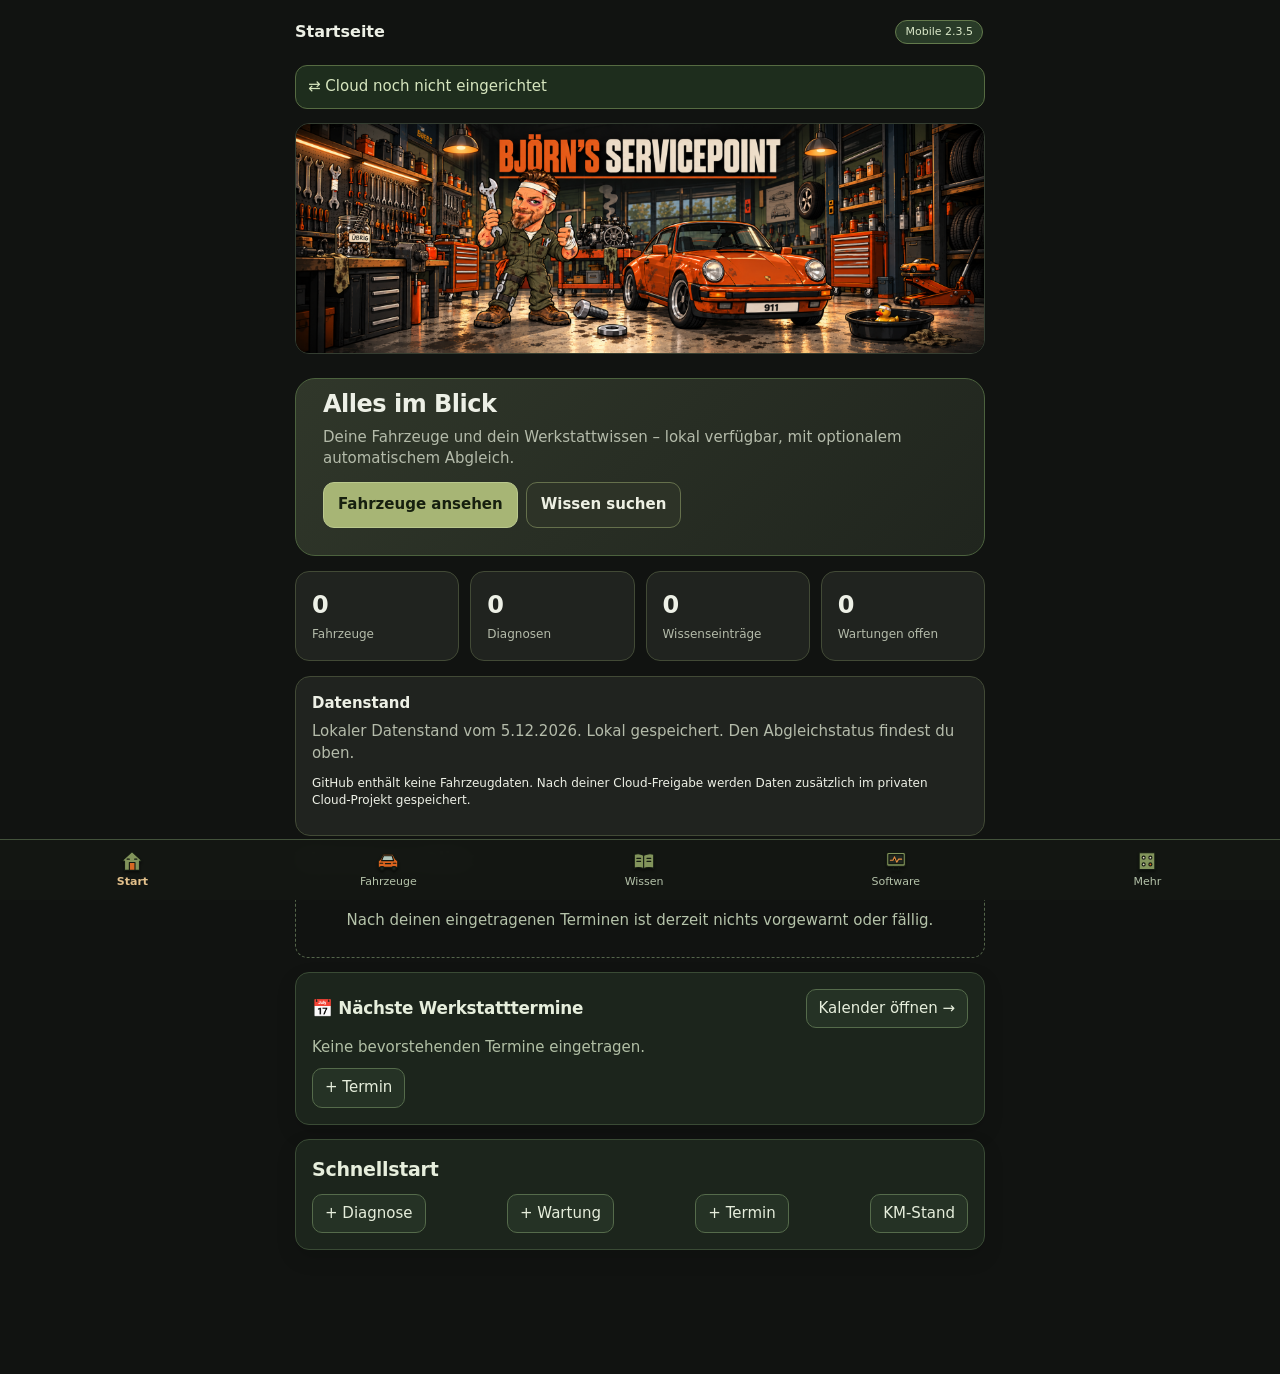
==== commit c67d976a: "Add files via upload" ====
--- a/index.html
+++ b/index.html
@@ -1 +1 @@
-<!doctype html><html lang="de"><head><meta charset="utf-8"><meta name="viewport" content="width=device-width,initial-scale=1,viewport-fit=cover"><meta name="theme-color" content="#20231f"><meta name="apple-mobile-web-app-capable" content="yes"><meta name="apple-mobile-web-app-status-bar-style" content="black-translucent"><meta name="apple-mobile-web-app-title" content="Werkstatt"><link rel="manifest" href="manifest.webmanifest"><link rel="apple-touch-icon" href="icon-192.png"><link rel="stylesheet" href="assets/style.css?v=2.3.0-20261022"><link rel="stylesheet" href="assets/cloud.css?v=2.3.0-20261022"><meta name="referrer" content="no-referrer"><meta http-equiv="Content-Security-Policy" content="default-src 'self'; script-src 'self'; style-src 'self' 'unsafe-inline'; img-src 'self' blob: data:; connect-src 'self' https://*.supabase.co; worker-src 'self'; object-src 'none'; base-uri 'self'; form-action 'self'"><title>Meine Fahrzeugwerkstatt Mobile</title><link rel="stylesheet" href="assets/vehicle-cover.css?v=2.3.0-20261022"><link rel="stylesheet" href="assets/workshop21.css?v=2.3.0-20261022"><link rel="stylesheet" href="assets/workshop22.css?v=2.3.0"><link rel="stylesheet" href="assets/catalog-manager.css?v=2.3.0"><link rel="stylesheet" href="assets/family-admin.css?v=2.3.5-20261027-family-calendar"><link rel="stylesheet" href="assets/fw-family-trash.css?v=2.3.3-trash-20261023"><link rel="stylesheet" href="assets/fw-tools235.css?v=2.3.5-iphone-20261026-fix2"><link rel="stylesheet" href="assets/fw-calendar.css?v=2.3.5-20261027-calendar"></head><body><div id="root"><main class="shell"><h1>Meine Fahrzeugwerkstatt</h1><p>Mobile Version wird geladen …</p></main></div><script src="assets/workshop22-core.js?v=2.3.0"></script><script src="assets/jszip.min.js?v=2.3.0-20261022"></script><script src="assets/fw-model.js?v=2.3.0-20261022"></script><script src="assets/fw-cloud.js?v=2.3.0-20261022"></script><script src="assets/fw-sync-ui.js?v=2.3.0-20261022"></script><script src="assets/app.js?v=2.3.5-iphone-20261026-fix2"></script><script src="assets/mobile-v2.js?v=2.3.0-20261022"></script><script src="assets/vehicle-cover.js?v=2.3.0-20261022"></script><script src="assets/intervals21.js?v=2.3.0-20261022"></script><script src="assets/vehicle-catalog21.js?v=2.3.0-20261022"></script><script src="assets/workshop21.js?v=2.3.0-20261022"></script><script src="assets/workshop22-ui.js?v=2.3.0"></script><script src="assets/curated-23.js?v=2.3.0"></script><script src="assets/public-knowledge-index.js?v=2.3.0"></script><script src="assets/catalog-manager.js?v=2.3.5-iphone-20261026-fix2"></script><script src="assets/research-case.js?v=2.3.0"></script><script src="assets/family-admin.js?v=2.3.5-20261027-family-calendar"></script><script src="assets/fw-calendar.js?v=2.3.5-20261027-calendar"></script><script src="assets/family-mobile.js?v=2.3.2"></script><script src="assets/fw-push.js?v=2.3.3-push-20261023"></script><script src="assets/fw-family-trash.js?v=2.3.3-trash-20261023"></script></body></html>
+<!doctype html><html lang="de"><head><meta charset="utf-8"><meta name="viewport" content="width=device-width,initial-scale=1,viewport-fit=cover"><meta name="theme-color" content="#20231f"><meta name="apple-mobile-web-app-capable" content="yes"><meta name="apple-mobile-web-app-status-bar-style" content="black-translucent"><meta name="apple-mobile-web-app-title" content="Werkstatt"><link rel="manifest" href="manifest.webmanifest"><link rel="apple-touch-icon" href="icon-192.png"><link rel="stylesheet" href="assets/style.css?v=2.3.0-20261022"><link rel="stylesheet" href="assets/cloud.css?v=2.3.0-20261022"><meta name="referrer" content="no-referrer"><meta http-equiv="Content-Security-Policy" content="default-src 'self'; script-src 'self'; style-src 'self' 'unsafe-inline'; img-src 'self' blob: data:; connect-src 'self' https://*.supabase.co; worker-src 'self'; object-src 'none'; base-uri 'self'; form-action 'self'"><title>Meine Fahrzeugwerkstatt Mobile</title><link rel="stylesheet" href="assets/vehicle-cover.css?v=2.3.0-20261022"><link rel="stylesheet" href="assets/workshop21.css?v=2.3.0-20261022"><link rel="stylesheet" href="assets/workshop22.css?v=2.3.0"><link rel="stylesheet" href="assets/catalog-manager.css?v=2.3.0"><link rel="stylesheet" href="assets/family-admin.css?v=2.3.5-20261027-family-calendar"><link rel="stylesheet" href="assets/fw-family-trash.css?v=2.3.3-trash-20261023"><link rel="stylesheet" href="assets/fw-tools235.css?v=2.3.5-iphone-20261026-fix2"><link rel="stylesheet" href="assets/fw-calendar.css?v=2.3.5-20261027-darkfix1"></head><body><div id="root"><main class="shell"><h1>Meine Fahrzeugwerkstatt</h1><p>Mobile Version wird geladen …</p></main></div><script src="assets/workshop22-core.js?v=2.3.0"></script><script src="assets/jszip.min.js?v=2.3.0-20261022"></script><script src="assets/fw-model.js?v=2.3.0-20261022"></script><script src="assets/fw-cloud.js?v=2.3.0-20261022"></script><script src="assets/fw-sync-ui.js?v=2.3.0-20261022"></script><script src="assets/app.js?v=2.3.5-iphone-20261026-fix2"></script><script src="assets/mobile-v2.js?v=2.3.0-20261022"></script><script src="assets/vehicle-cover.js?v=2.3.0-20261022"></script><script src="assets/intervals21.js?v=2.3.0-20261022"></script><script src="assets/vehicle-catalog21.js?v=2.3.0-20261022"></script><script src="assets/workshop21.js?v=2.3.0-20261022"></script><script src="assets/workshop22-ui.js?v=2.3.0"></script><script src="assets/curated-23.js?v=2.3.0"></script><script src="assets/public-knowledge-index.js?v=2.3.0"></script><script src="assets/catalog-manager.js?v=2.3.5-iphone-20261026-fix2"></script><script src="assets/research-case.js?v=2.3.0"></script><script src="assets/family-admin.js?v=2.3.5-20261027-family-calendar"></script><script src="assets/fw-calendar.js?v=2.3.5-20261027-darkfix1"></script><script src="assets/family-mobile.js?v=2.3.2"></script><script src="assets/fw-push.js?v=2.3.3-push-20261023"></script><script src="assets/fw-family-trash.js?v=2.3.3-trash-20261023"></script></body></html>
--- a/assets/fw-calendar.css
+++ b/assets/fw-calendar.css
@@ -1 +1,68 @@
 .fwcal-wrapper,.fwcal-mini{background:var(--card,#fff);padding:16px;border-radius:14px;border:1px solid #9b9b9b35;margin:14px 0}.fwcal-toolbar,.fwcal-modes,.fwcal-actions,.fwcal-minihead{display:flex;gap:9px;align-items:center;flex-wrap:wrap;justify-content:space-between}.fwcal-toolbar h2{margin:4px 0;font-size:1.1rem}.fwcal-toolbar button,.fwcal-modes button,.fwcal-actions button,.fwcal-item button,.fwcal-mini button,#fwcal-form button{border:1px solid #a4a4a4;background:transparent;color:inherit;border-radius:8px;padding:8px 12px;cursor:pointer}.fwcal-modes{justify-content:flex-start;margin:12px 0}.fwcal-modes [aria-pressed=true]{background:#30563b;color:white}.fwcal-weekdays,.fwcal-days{display:grid;grid-template-columns:repeat(7,minmax(0,1fr));gap:4px}.fwcal-weekdays span{text-align:center;font-size:.8em;padding:8px 0}.fwcal-day{min-height:68px;padding:5px;background:transparent;color:inherit;border:1px solid #9995;border-radius:8px;display:flex;flex-direction:column;align-items:flex-start;justify-content:space-between;cursor:pointer}.fwcal-day.outside{opacity:.35}.fwcal-day.chosen{outline:2px solid #417d53}.fwcal-day small{font-size:.6rem}.fwcal-dots{display:flex;gap:3px}.fwcal-dots i{width:7px;height:7px;border-radius:50%;background:#d29331}.fwcal-dots i.done{background:#328356}.fwcal-item{display:flex;justify-content:space-between;gap:10px;align-items:center;padding:12px;margin:8px 0;border-radius:8px;border:1px solid #8884}.fwcal-item p{margin:4px 0}.fwcal-item small{opacity:.7}.fwcal-selection{margin-top:14px}.fwcal-minihead h2{font-size:1.05rem;margin:0}.fwcal-mini p{margin:9px 0}.fwcal-hint{opacity:.75;font-size:.83rem}#fwcal-form{display:grid;gap:12px;padding:8px}#fwcal-form label{display:grid;gap:4px}#fwcal-form input,#fwcal-form select,#fwcal-form textarea{max-width:100%;min-height:39px;font:inherit;border:1px solid #8887;border-radius:7px;padding:7px;background:var(--card,#fff);color:inherit}@media(max-width:600px){.fwcal-day{min-height:52px}.fwcal-day small{display:none}.fwcal-wrapper{padding:9px}.fwcal-item{flex-direction:column;align-items:flex-start}}
+
+/* 2.3.5 iPhone-Theme-Fix: keep new calendar and home widgets in the
+   existing dark workshop palette, independent of undefined --card. */
+:root { color-scheme: dark; }
+.fwcal-wrapper,
+.fwcal-mini {
+  background: #1c251c;
+  color: #e6eedc;
+  border: 1px solid #3a4b35;
+  box-shadow: 0 8px 20px rgba(0,0,0,.13);
+}
+.fwcal-wrapper :is(h1,h2,h3,strong),
+.fwcal-mini :is(h1,h2,h3,strong) { color: #e6eedc; }
+.fwcal-wrapper :is(p,small,.fwcal-hint),
+.fwcal-mini :is(p,small,.fwcal-hint) { color: #b1bfa5; }
+.fwcal-toolbar button,
+.fwcal-modes button,
+.fwcal-actions button,
+.fwcal-item button,
+.fwcal-mini button,
+#fwcal-form button,
+#fwcal-quick-form button {
+  background: #253225;
+  color: #e6eedc;
+  border: 1px solid #556b4b;
+  border-radius: 10px;
+  opacity: 1;
+  -webkit-text-fill-color: currentColor;
+}
+.fwcal-wrapper button:disabled,
+.fwcal-mini button:disabled { opacity: .5; }
+.fwcal-toolbar button:focus-visible,
+.fwcal-modes button:focus-visible,
+.fwcal-actions button:focus-visible,
+.fwcal-day:focus-visible,
+.fwcal-mini button:focus-visible { outline: 2px solid #d19455; outline-offset: 2px; }
+.fwcal-modes button[aria-pressed="true"] { background: #405b34; color: #fff3dc; border-color: #819a65; }
+.fwcal-day {
+  background: #222f20;
+  color: #e6eedc;
+  border-color: #465a3e;
+}
+.fwcal-day.outside { opacity: .48; }
+.fwcal-day.chosen { background: #344c30; outline: 2px solid #a8bb75; outline-offset: -2px; }
+.fwcal-weekdays span { color: #b1bfa5; }
+.fwcal-item { background: #222f20; border-color: #465a3e; }
+.fwcal-item small { color: #b1bfa5; opacity: 1; }
+.fwcal-selection { border-top: 1px solid #3a4b35; padding-top: 12px; }
+#fwcal-form input,
+#fwcal-form select,
+#fwcal-form textarea,
+#fwcal-quick-form input,
+#fwcal-quick-form select {
+  background: #111b14;
+  color: #e6eedc;
+  border: 1px solid #556b4b;
+  color-scheme: dark;
+}
+#fwcal-form label,
+#fwcal-quick-form label { color: #e6eedc; }
+@media(max-width:600px) {
+  .fwcal-toolbar { justify-content:flex-start; }
+  .fwcal-toolbar h2 { flex: 1; text-align: center; min-width: 120px; }
+  .fwcal-toolbar button, .fwcal-modes button, .fwcal-actions button { min-height: 42px; }
+  .fwcal-day { min-width:0; }
+  .fwcal-day strong { font-size:.92rem; }
+}
